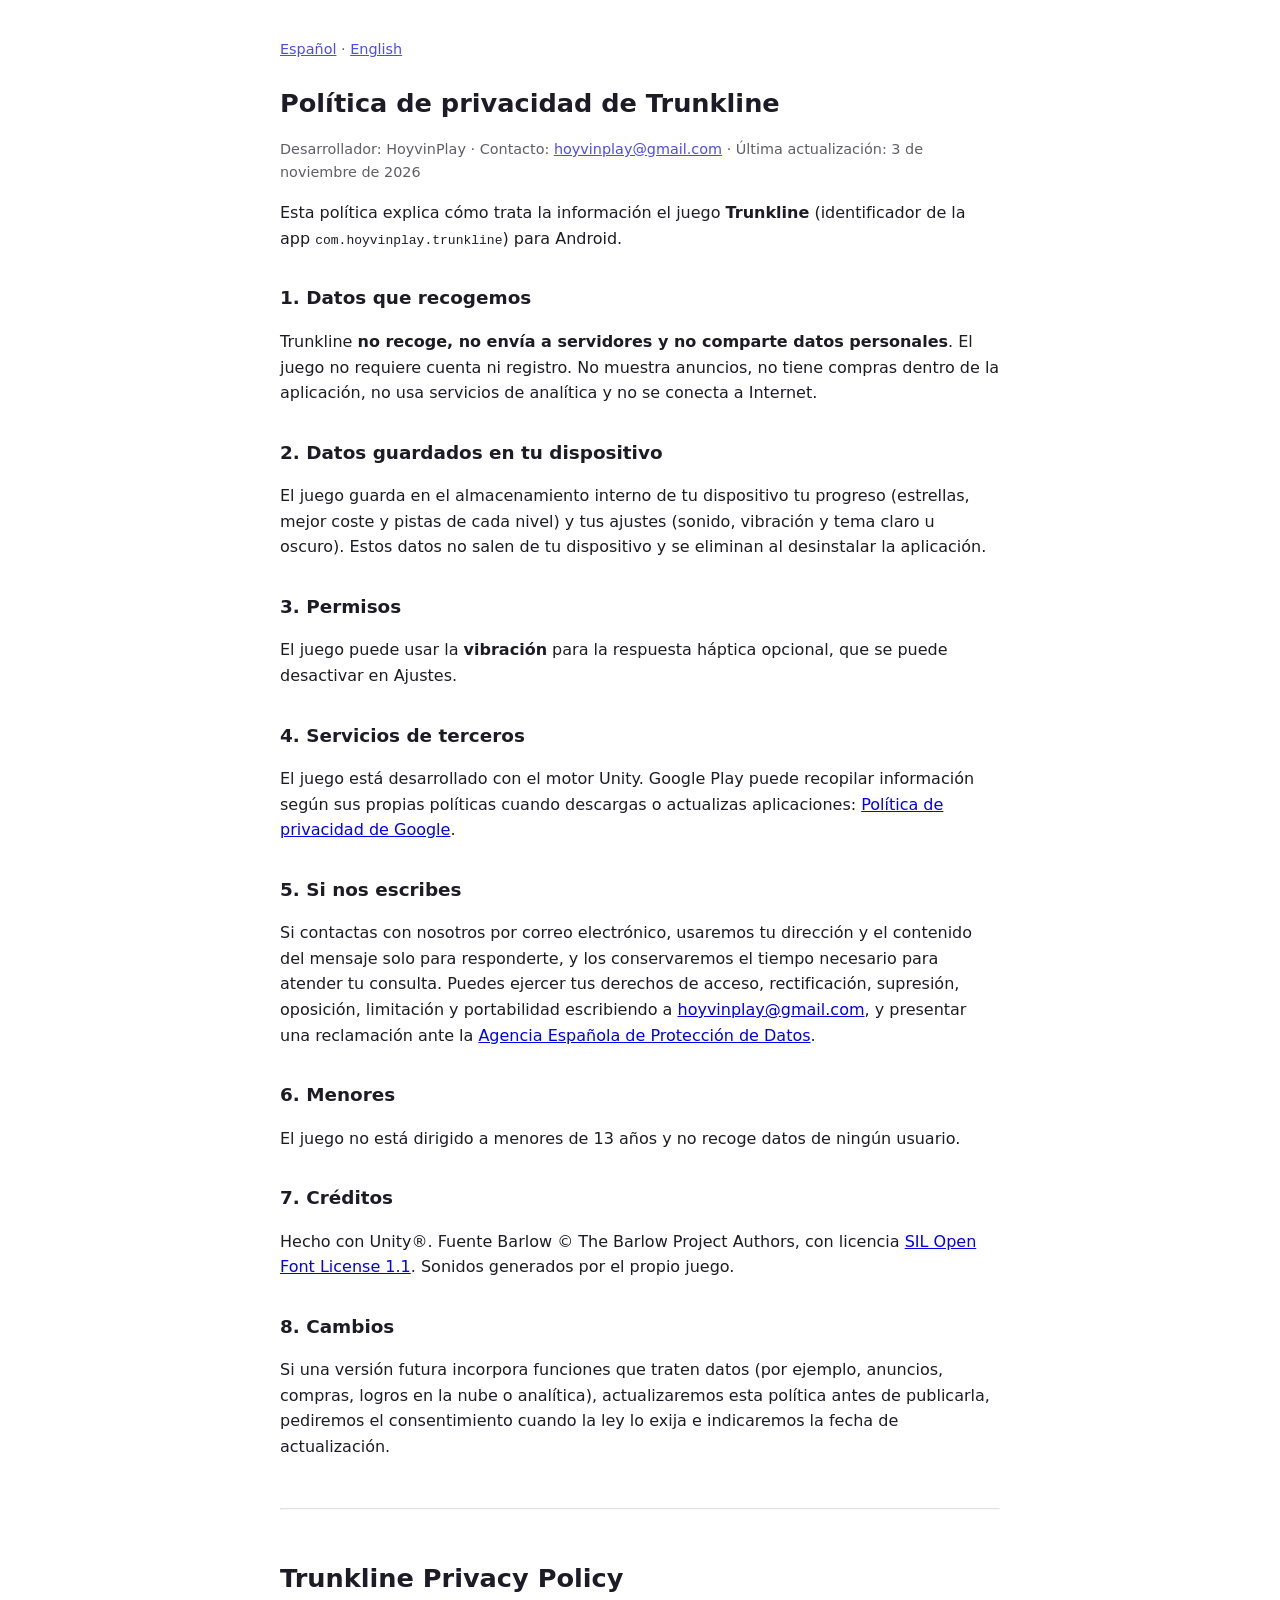
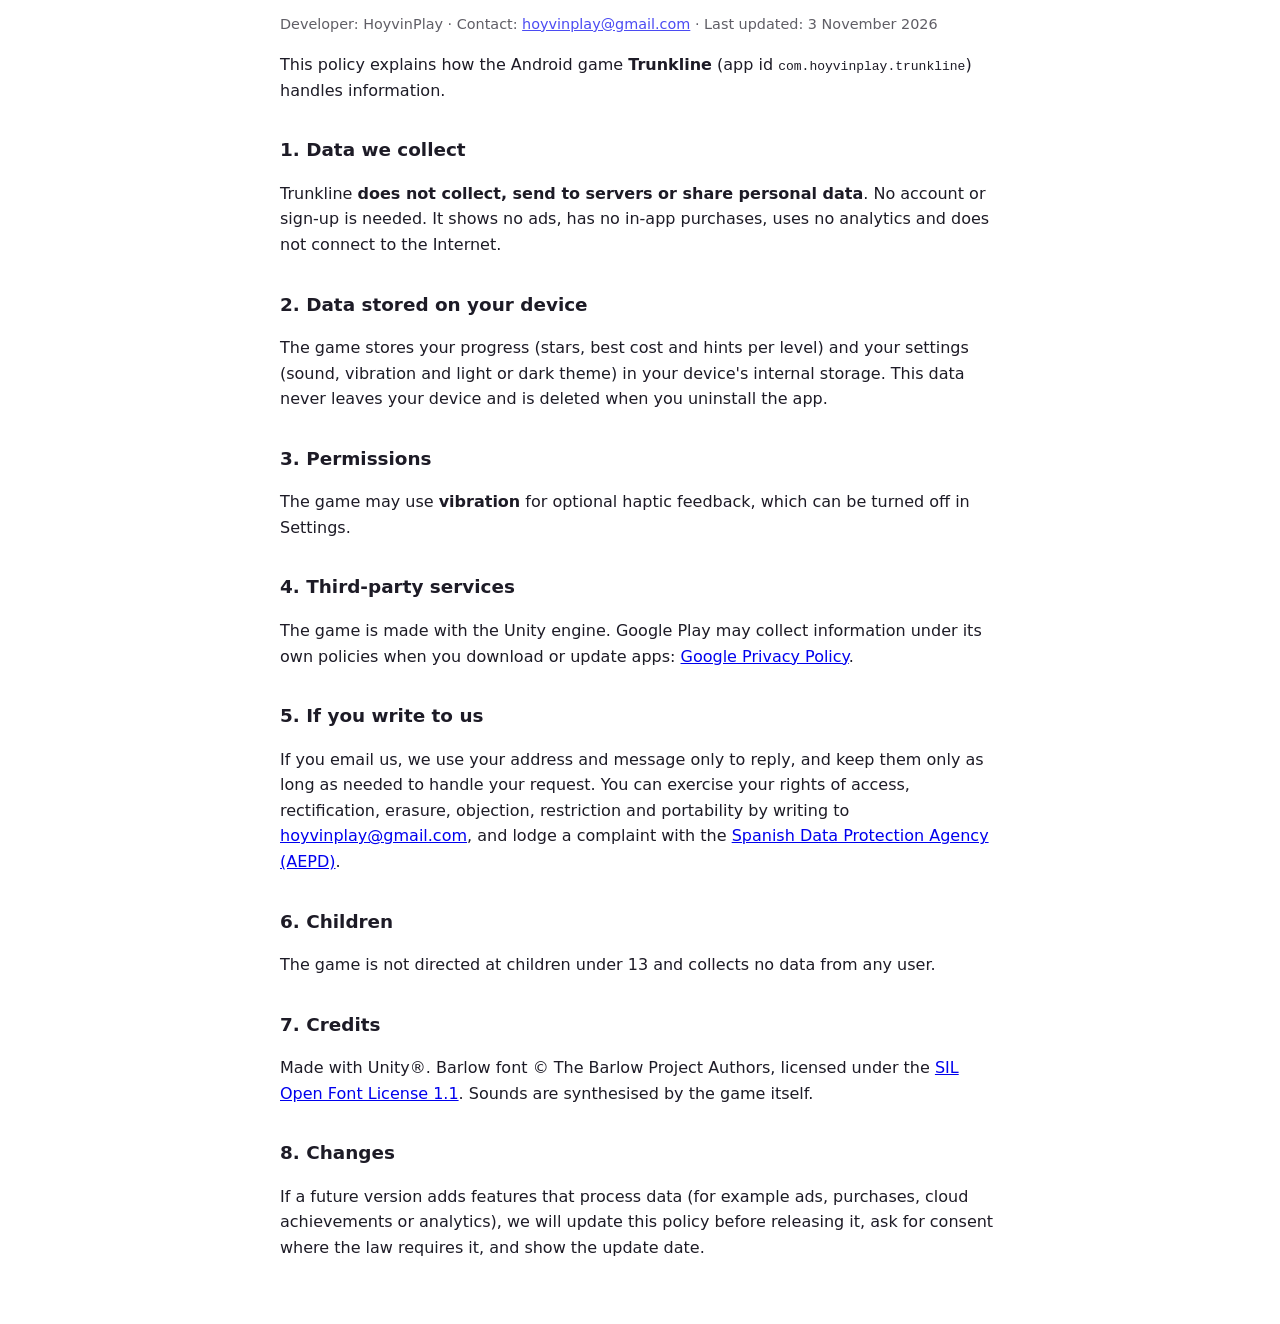
==== trunkline/privacy.html @ 4848a28b "Trunkline: política de privacidad y créditos (ES/EN) y tarjeta en la portada Co-Authored-By: Claude " ====
<!doctype html>
<html lang="es">
<head>
<meta charset="utf-8">
<meta name="viewport" content="width=device-width, initial-scale=1">
<title>Política de privacidad · Trunkline</title>
<style>
  :root { color-scheme: light dark; }
  body { font-family: system-ui, -apple-system, "Segoe UI", Roboto, sans-serif; max-width: 720px; margin: 0 auto; padding: 24px 16px 48px; line-height: 1.6; background: #ffffff; color: #1d1b26; }
  @media (prefers-color-scheme: dark) { body { background: #12101c; color: #e8e4f6; } a { color: #b9a2ff; } }
  h1 { font-size: 1.6rem; margin-bottom: 0.2rem; }
  h2 { font-size: 1.15rem; margin-top: 2rem; }
  .meta { opacity: 0.7; font-size: 0.9rem; }
  hr { margin: 3rem 0; opacity: 0.3; }
</style>
</head>
<body>
<p class="meta"><a href="#es">Español</a> · <a href="#en">English</a></p>

<section id="es">
<h1>Política de privacidad de Trunkline</h1>
<p class="meta">Desarrollador: HoyvinPlay · Contacto: <a href="mailto:hoyvinplay@gmail.com">hoyvinplay@gmail.com</a> · Última actualización: 3 de noviembre de 2026</p>

<p>Esta política explica cómo trata la información el juego <strong>Trunkline</strong> (identificador de la app <code>com.hoyvinplay.trunkline</code>) para Android.</p>

<h2>1. Datos que recogemos</h2>
<p>Trunkline <strong>no recoge, no envía a servidores y no comparte datos personales</strong>. El juego no requiere cuenta ni registro. No muestra anuncios, no tiene compras dentro de la aplicación, no usa servicios de analítica y no se conecta a Internet.</p>

<h2>2. Datos guardados en tu dispositivo</h2>
<p>El juego guarda en el almacenamiento interno de tu dispositivo tu progreso (estrellas, mejor coste y pistas de cada nivel) y tus ajustes (sonido, vibración y tema claro u oscuro). Estos datos no salen de tu dispositivo y se eliminan al desinstalar la aplicación.</p>

<h2>3. Permisos</h2>
<p>El juego puede usar la <strong>vibración</strong> para la respuesta háptica opcional, que se puede desactivar en Ajustes.</p>

<h2>4. Servicios de terceros</h2>
<p>El juego está desarrollado con el motor Unity. Google Play puede recopilar información según sus propias políticas cuando descargas o actualizas aplicaciones: <a href="https://policies.google.com/privacy">Política de privacidad de Google</a>.</p>

<h2>5. Si nos escribes</h2>
<p>Si contactas con nosotros por correo electrónico, usaremos tu dirección y el contenido del mensaje solo para responderte, y los conservaremos el tiempo necesario para atender tu consulta. Puedes ejercer tus derechos de acceso, rectificación, supresión, oposición, limitación y portabilidad escribiendo a <a href="mailto:hoyvinplay@gmail.com">hoyvinplay@gmail.com</a>, y presentar una reclamación ante la <a href="https://www.aepd.es">Agencia Española de Protección de Datos</a>.</p>

<h2>6. Menores</h2>
<p>El juego no está dirigido a menores de 13 años y no recoge datos de ningún usuario.</p>

<h2>7. Créditos</h2>
<p>Hecho con Unity®. Fuente Barlow © The Barlow Project Authors, con licencia <a href="https://openfontlicense.org">SIL Open Font License 1.1</a>. Sonidos generados por el propio juego.</p>

<h2>8. Cambios</h2>
<p>Si una versión futura incorpora funciones que traten datos (por ejemplo, anuncios, compras, logros en la nube o analítica), actualizaremos esta política antes de publicarla, pediremos el consentimiento cuando la ley lo exija e indicaremos la fecha de actualización.</p>
</section>

<hr>

<section id="en" lang="en">
<h1>Trunkline Privacy Policy</h1>
<p class="meta">Developer: HoyvinPlay · Contact: <a href="mailto:hoyvinplay@gmail.com">hoyvinplay@gmail.com</a> · Last updated: 3 November 2026</p>

<p>This policy explains how the Android game <strong>Trunkline</strong> (app id <code>com.hoyvinplay.trunkline</code>) handles information.</p>

<h2>1. Data we collect</h2>
<p>Trunkline <strong>does not collect, send to servers or share personal data</strong>. No account or sign-up is needed. It shows no ads, has no in-app purchases, uses no analytics and does not connect to the Internet.</p>

<h2>2. Data stored on your device</h2>
<p>The game stores your progress (stars, best cost and hints per level) and your settings (sound, vibration and light or dark theme) in your device's internal storage. This data never leaves your device and is deleted when you uninstall the app.</p>

<h2>3. Permissions</h2>
<p>The game may use <strong>vibration</strong> for optional haptic feedback, which can be turned off in Settings.</p>

<h2>4. Third-party services</h2>
<p>The game is made with the Unity engine. Google Play may collect information under its own policies when you download or update apps: <a href="https://policies.google.com/privacy">Google Privacy Policy</a>.</p>

<h2>5. If you write to us</h2>
<p>If you email us, we use your address and message only to reply, and keep them only as long as needed to handle your request. You can exercise your rights of access, rectification, erasure, objection, restriction and portability by writing to <a href="mailto:hoyvinplay@gmail.com">hoyvinplay@gmail.com</a>, and lodge a complaint with the <a href="https://www.aepd.es">Spanish Data Protection Agency (AEPD)</a>.</p>

<h2>6. Children</h2>
<p>The game is not directed at children under 13 and collects no data from any user.</p>

<h2>7. Credits</h2>
<p>Made with Unity®. Barlow font © The Barlow Project Authors, licensed under the <a href="https://openfontlicense.org">SIL Open Font License 1.1</a>. Sounds are synthesised by the game itself.</p>

<h2>8. Changes</h2>
<p>If a future version adds features that process data (for example ads, purchases, cloud achievements or analytics), we will update this policy before releasing it, ask for consent where the law requires it, and show the update date.</p>
</section>
</body>
</html>
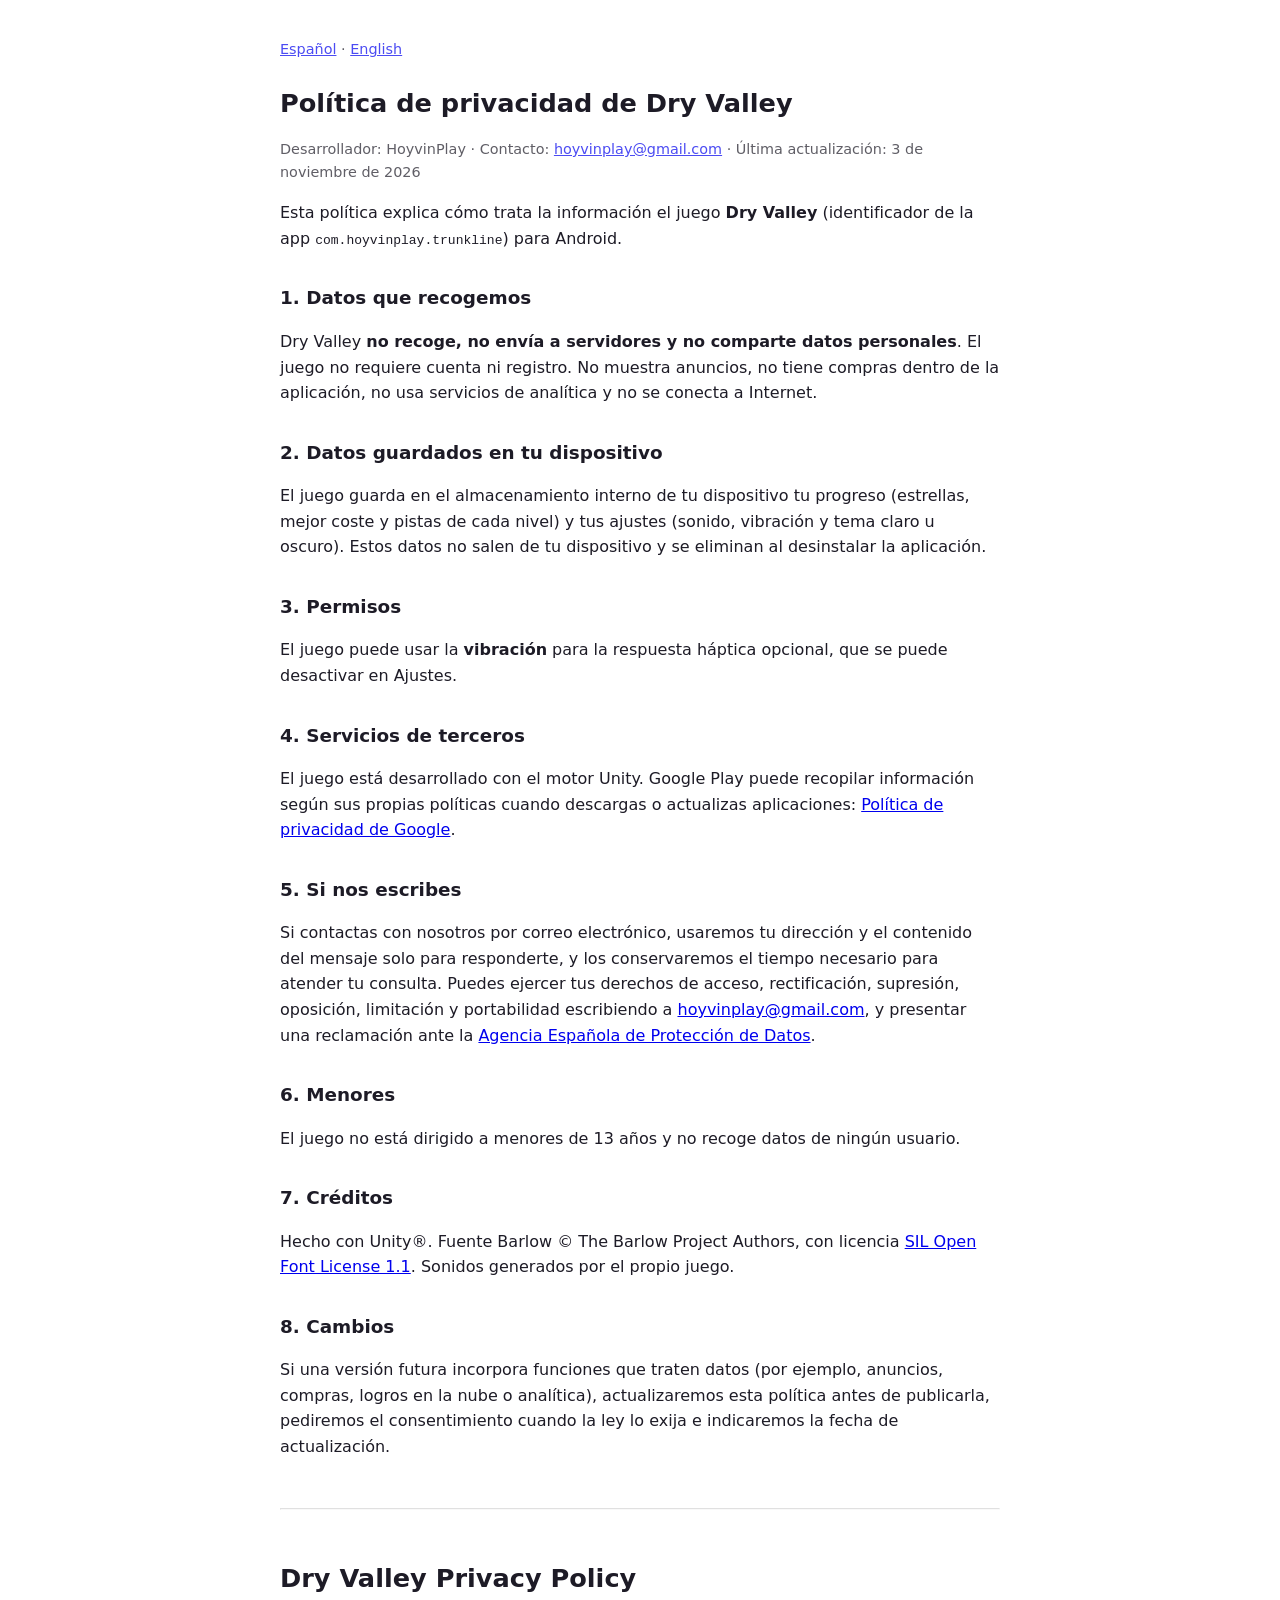
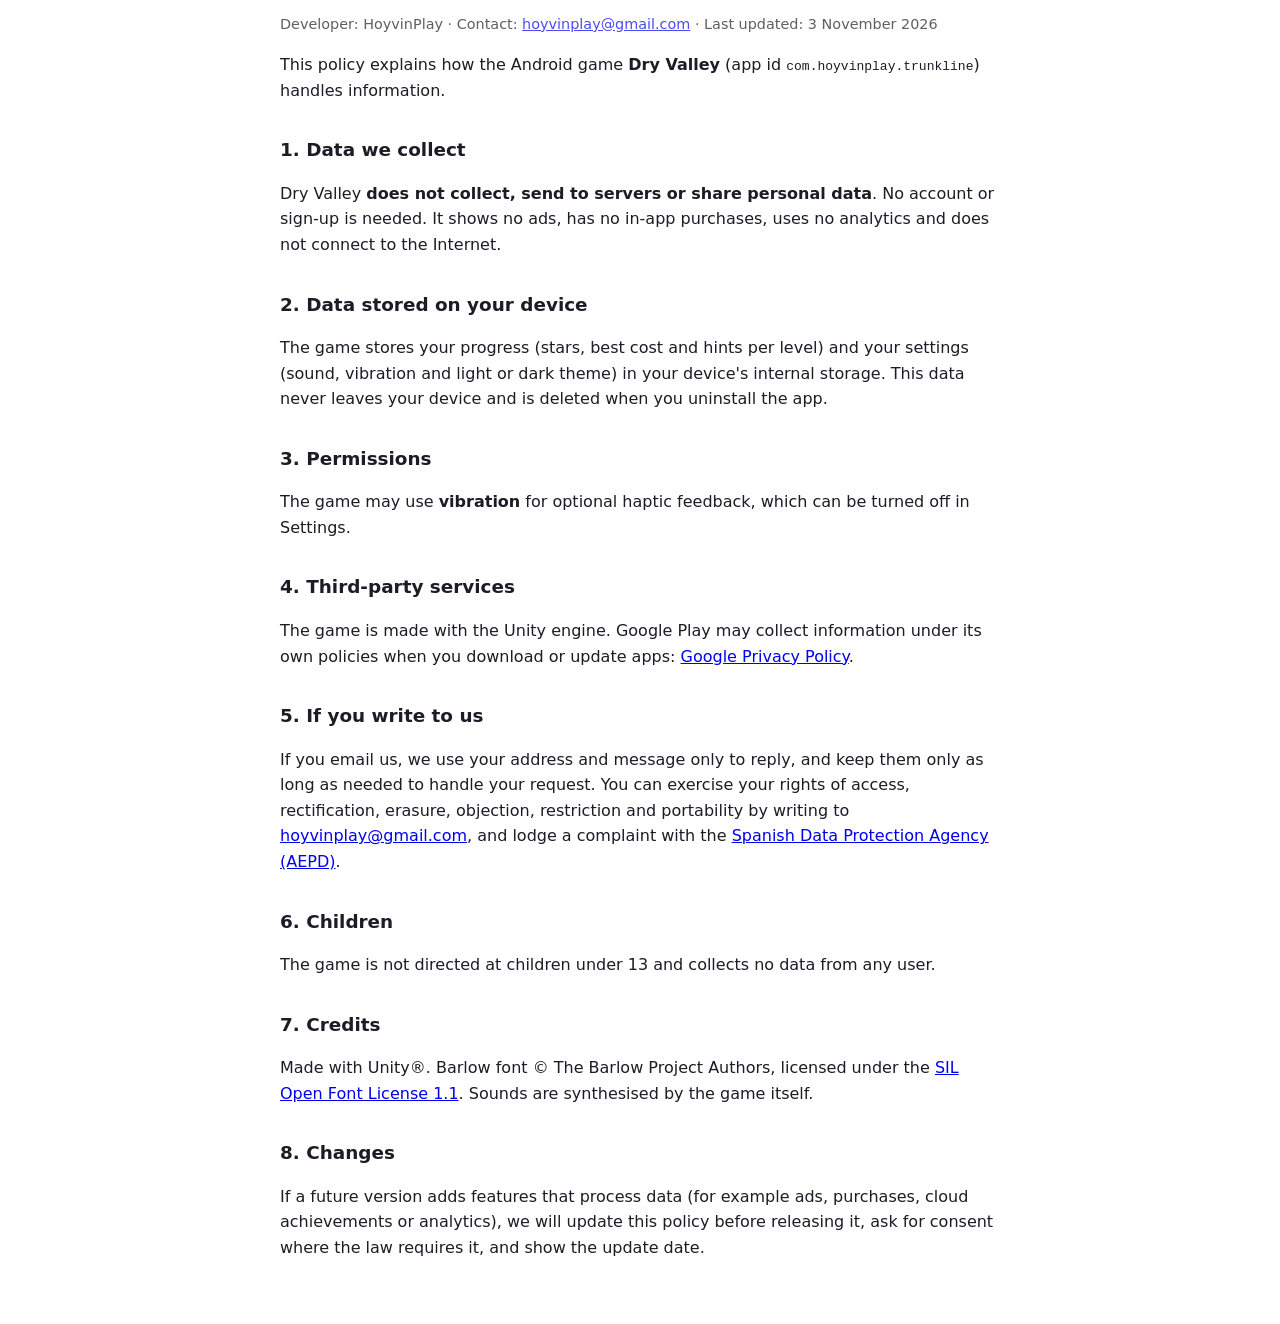
==== commit 7c317f60: "Trunkline pasa a llamarse Dry Valley: política de privacidad y tarjeta de la portada Co-Authored-By:" ====
--- a/trunkline/privacy.html
+++ b/trunkline/privacy.html
@@ -3,7 +3,7 @@
 <head>
 <meta charset="utf-8">
 <meta name="viewport" content="width=device-width, initial-scale=1">
-<title>Política de privacidad · Trunkline</title>
+<title>Política de privacidad · Dry Valley</title>
 <style>
   :root { color-scheme: light dark; }
   body { font-family: system-ui, -apple-system, "Segoe UI", Roboto, sans-serif; max-width: 720px; margin: 0 auto; padding: 24px 16px 48px; line-height: 1.6; background: #ffffff; color: #1d1b26; }
@@ -18,13 +18,13 @@
 <p class="meta"><a href="#es">Español</a> · <a href="#en">English</a></p>
 
 <section id="es">
-<h1>Política de privacidad de Trunkline</h1>
+<h1>Política de privacidad de Dry Valley</h1>
 <p class="meta">Desarrollador: HoyvinPlay · Contacto: <a href="mailto:hoyvinplay@gmail.com">hoyvinplay@gmail.com</a> · Última actualización: 3 de noviembre de 2026</p>
 
-<p>Esta política explica cómo trata la información el juego <strong>Trunkline</strong> (identificador de la app <code>com.hoyvinplay.trunkline</code>) para Android.</p>
+<p>Esta política explica cómo trata la información el juego <strong>Dry Valley</strong> (identificador de la app <code>com.hoyvinplay.trunkline</code>) para Android.</p>
 
 <h2>1. Datos que recogemos</h2>
-<p>Trunkline <strong>no recoge, no envía a servidores y no comparte datos personales</strong>. El juego no requiere cuenta ni registro. No muestra anuncios, no tiene compras dentro de la aplicación, no usa servicios de analítica y no se conecta a Internet.</p>
+<p>Dry Valley <strong>no recoge, no envía a servidores y no comparte datos personales</strong>. El juego no requiere cuenta ni registro. No muestra anuncios, no tiene compras dentro de la aplicación, no usa servicios de analítica y no se conecta a Internet.</p>
 
 <h2>2. Datos guardados en tu dispositivo</h2>
 <p>El juego guarda en el almacenamiento interno de tu dispositivo tu progreso (estrellas, mejor coste y pistas de cada nivel) y tus ajustes (sonido, vibración y tema claro u oscuro). Estos datos no salen de tu dispositivo y se eliminan al desinstalar la aplicación.</p>
@@ -51,13 +51,13 @@
 <hr>
 
 <section id="en" lang="en">
-<h1>Trunkline Privacy Policy</h1>
+<h1>Dry Valley Privacy Policy</h1>
 <p class="meta">Developer: HoyvinPlay · Contact: <a href="mailto:hoyvinplay@gmail.com">hoyvinplay@gmail.com</a> · Last updated: 3 November 2026</p>
 
-<p>This policy explains how the Android game <strong>Trunkline</strong> (app id <code>com.hoyvinplay.trunkline</code>) handles information.</p>
+<p>This policy explains how the Android game <strong>Dry Valley</strong> (app id <code>com.hoyvinplay.trunkline</code>) handles information.</p>
 
 <h2>1. Data we collect</h2>
-<p>Trunkline <strong>does not collect, send to servers or share personal data</strong>. No account or sign-up is needed. It shows no ads, has no in-app purchases, uses no analytics and does not connect to the Internet.</p>
+<p>Dry Valley <strong>does not collect, send to servers or share personal data</strong>. No account or sign-up is needed. It shows no ads, has no in-app purchases, uses no analytics and does not connect to the Internet.</p>
 
 <h2>2. Data stored on your device</h2>
 <p>The game stores your progress (stars, best cost and hints per level) and your settings (sound, vibration and light or dark theme) in your device's internal storage. This data never leaves your device and is deleted when you uninstall the app.</p>
